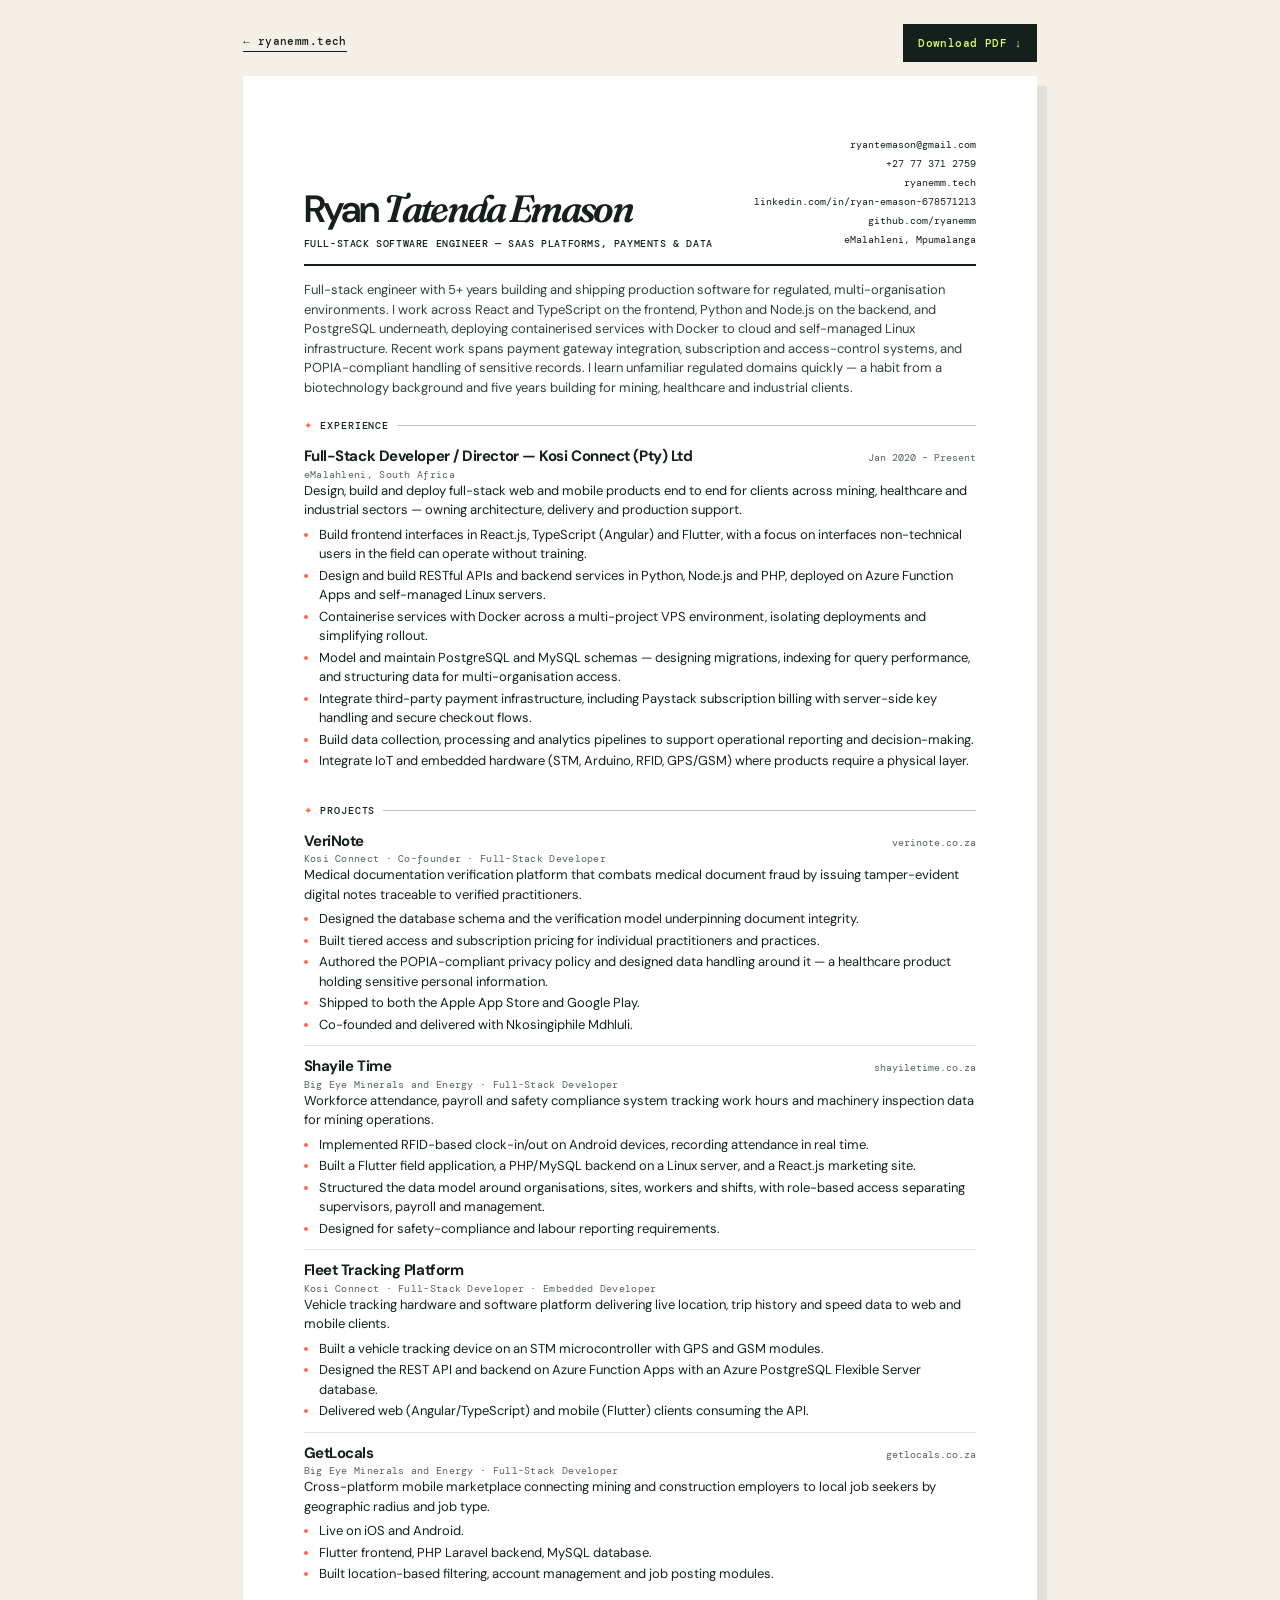
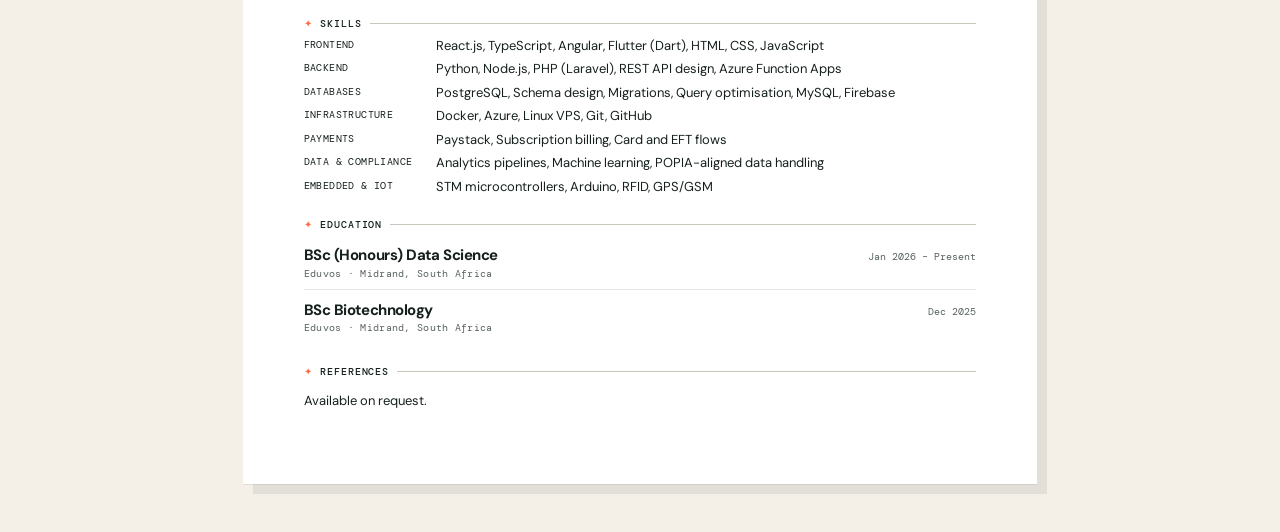
==== resume.html @ 112c0052 "redesign - notebook look" ====
<!doctype html>
<html lang="en">
<head>
  <meta charset="UTF-8" />
  <meta name="viewport" content="width=device-width, initial-scale=1.0" />
  <meta name="description" content="Résumé — Ryan Emason, full-stack software engineer." />
  <title>Ryan Emason — Résumé</title>
  <link rel="preconnect" href="https://fonts.googleapis.com">
  <link rel="preconnect" href="https://fonts.gstatic.com" crossorigin>
  <link href="https://fonts.googleapis.com/css2?family=DM+Mono:wght@400;500&family=DM+Sans:opsz,wght@9..40,400;9..40,500;9..40,600;9..40,700&family=Fraunces:opsz,wght@9..144,600;9..144,700&display=swap" rel="stylesheet">
  <style>
    :root{--ink:#15201d;--paper:#f4f0e8;--acid:#ddff71;--orange:#fd6a43;--muted:#58635d;--line:#c4c8bc;--mono:'DM Mono',monospace;--sans:'DM Sans',sans-serif;--serif:'Fraunces',serif}
    *{box-sizing:border-box}
    body{margin:0;background:var(--paper);color:var(--ink);font-family:var(--sans);font-size:13px;line-height:1.5}
    a{color:inherit}
    .toolbar{width:min(210mm,calc(100% - 32px));margin:24px auto 14px;display:flex;justify-content:space-between;align-items:center;gap:16px;font:500 11px var(--mono);letter-spacing:.04em}
    .toolbar a{text-decoration:none;border-bottom:1px solid var(--ink);padding-bottom:3px}
    .toolbar .btn{background:var(--ink);color:var(--acid);border:0;padding:12px 15px}
    .toolbar .btn:hover{background:var(--orange);color:var(--ink)}
    .sheet{width:min(210mm,calc(100% - 32px));margin:0 auto 48px;background:#fff;padding:16mm;box-shadow:0 1px 0 rgba(21,32,29,.08),10px 10px 0 rgba(21,32,29,.08)}

    .head{display:grid;grid-template-columns:1fr auto;gap:24px;align-items:end;border-bottom:2px solid var(--ink);padding-bottom:14px}
    h1{font-size:38px;line-height:.95;letter-spacing:-.06em;font-weight:600;margin:0}
    h1 em{font-family:var(--serif);letter-spacing:-.07em}
    .label{font:500 10px var(--mono);letter-spacing:.06em;text-transform:uppercase;margin:10px 0 0}
    .contact{list-style:none;margin:0;padding:0;text-align:right;font:10px/1.7 var(--mono)}
    .contact a{text-decoration:none}
    .summary{margin:14px 0 0;color:#34403b}

    h2{font:500 10px var(--mono);letter-spacing:.085em;text-transform:uppercase;margin:22px 0 4px;display:flex;gap:8px;align-items:center}
    h2:before{content:'✦';color:var(--orange)}
    h2:after{content:'';flex:1;height:1px;background:var(--line)}

    .item{padding:9px 0;break-inside:avoid}
    .item+.item{border-top:1px solid #e4e5df}
    .row{display:flex;justify-content:space-between;align-items:baseline;gap:16px}
    h3{font-size:15px;letter-spacing:-.03em;margin:0}
    h3 a{text-decoration:none}
    .meta{font:10px var(--mono);color:var(--muted);white-space:nowrap}
    .sub{font:10px var(--mono);letter-spacing:.03em;color:var(--muted);margin:2px 0 4px}
    .item p{margin:0}
    ul{margin:5px 0 0;padding-left:15px}
    li{margin-bottom:2px}
    li::marker{color:var(--orange)}

    .skills{display:grid;grid-template-columns:118px 1fr;gap:4px 14px;margin:6px 0 0}
    .skills dt{font:10px/1.7 var(--mono);text-transform:uppercase;letter-spacing:.04em}
    .skills dd{margin:0}
    .error{font:11px var(--mono);color:var(--orange)}

    @media(max-width:640px){
      .sheet{padding:22px 18px}
      .head{grid-template-columns:1fr}
      .contact{text-align:left}
      .row{display:block}
      .meta{display:block}
      .skills{grid-template-columns:1fr}
    }

    @page{size:A4;margin:14mm 15mm}
    @media print{
      body{background:#fff;font-size:10pt}
      .toolbar{display:none}
      .sheet{width:auto;margin:0;padding:0;box-shadow:none}
      h2{break-after:avoid}
    }
  </style>
</head>
<body>
  <div class="toolbar">
    <a href="./">← ryanemm.tech</a>
    <a class="btn" href="resume.pdf" download="Ryan-Emason-Resume.pdf">Download PDF ↓</a>
  </div>
  <main class="sheet" id="resume"><p class="error" hidden>Couldn’t load resume.json.</p></main>

  <script src="resume.js"></script>
  <script>
    (() => {
      const { esc, range, host, load } = window.Resume
      const sheet = document.getElementById('resume')
      const link = (text, url) => (url ? `<a href="${esc(url)}">${esc(text)}</a>` : esc(text))
      const bullets = (list = []) => (list.length ? `<ul>${list.map((h) => `<li>${esc(h)}</li>`).join('')}</ul>` : '')

      load()
        .then(({ basics: b = {}, work = [], projects = [], skills = [], education = [], references = [] }) => {
          const [first, ...rest] = (b.name || '').split(' ')
          const loc = b.location ? [b.location.city, b.location.region].filter(Boolean).join(', ') : ''
          const contact = [
            b.email && link(b.email, `mailto:${b.email}`),
            b.phone && link(b.phone, `tel:${b.phone.replace(/\s/g, '')}`),
            b.url && link(host(b.url), b.url),
            ...(b.profiles || []).map((p) => link(host(p.url), p.url)),
            loc && esc(loc),
          ].filter(Boolean)

          sheet.innerHTML = `
            <header class="head">
              <div><h1>${esc(first)} <em>${esc(rest.join(' '))}</em></h1><p class="label">${esc(b.label)}</p></div>
              <ul class="contact">${contact.map((c) => `<li>${c}</li>`).join('')}</ul>
            </header>
            <p class="summary">${esc(b.summary)}</p>

            <h2>Experience</h2>
            ${work.map((w) => `
              <section class="item">
                <div class="row"><h3>${esc(w.position)} — ${link(w.name, w.url)}</h3><span class="meta">${esc(range(w.startDate, w.endDate))}</span></div>
                ${w.location ? `<p class="sub">${esc(w.location)}</p>` : ''}
                <p>${esc(w.summary)}</p>
                ${bullets(w.highlights)}
              </section>`).join('')}

            <h2>Projects</h2>
            ${projects.map((p) => `
              <section class="item">
                <div class="row"><h3>${link(p.name, p.url)}</h3><span class="meta">${p.url ? esc(host(p.url)) : ''}</span></div>
                <p class="sub">${esc([p.entity, ...(p.roles || [])].filter(Boolean).join(' · '))}</p>
                <p>${esc(p.description)}</p>
                ${bullets(p.highlights)}
              </section>`).join('')}

            <h2>Skills</h2>
            <dl class="skills">${skills.map((s) => `<dt>${esc(s.name)}</dt><dd>${esc((s.keywords || []).join(', '))}</dd>`).join('')}</dl>

            <h2>Education</h2>
            ${education.map((e) => `
              <section class="item">
                <div class="row"><h3>${esc(e.studyType)} ${esc(e.area)}</h3><span class="meta">${esc(range(e.startDate, e.endDate))}</span></div>
                <p class="sub">${esc(e.institution)}${e.location ? ` · ${esc(e.location)}` : ''}</p>
              </section>`).join('')}

            ${references.length ? '<h2>References</h2><p>Available on request.</p>' : ''}`

          document.title = `${b.name} — Résumé`
        })
        .catch(() => {
          sheet.querySelector('.error').hidden = false
        })
    })()
  </script>
</body>
</html>
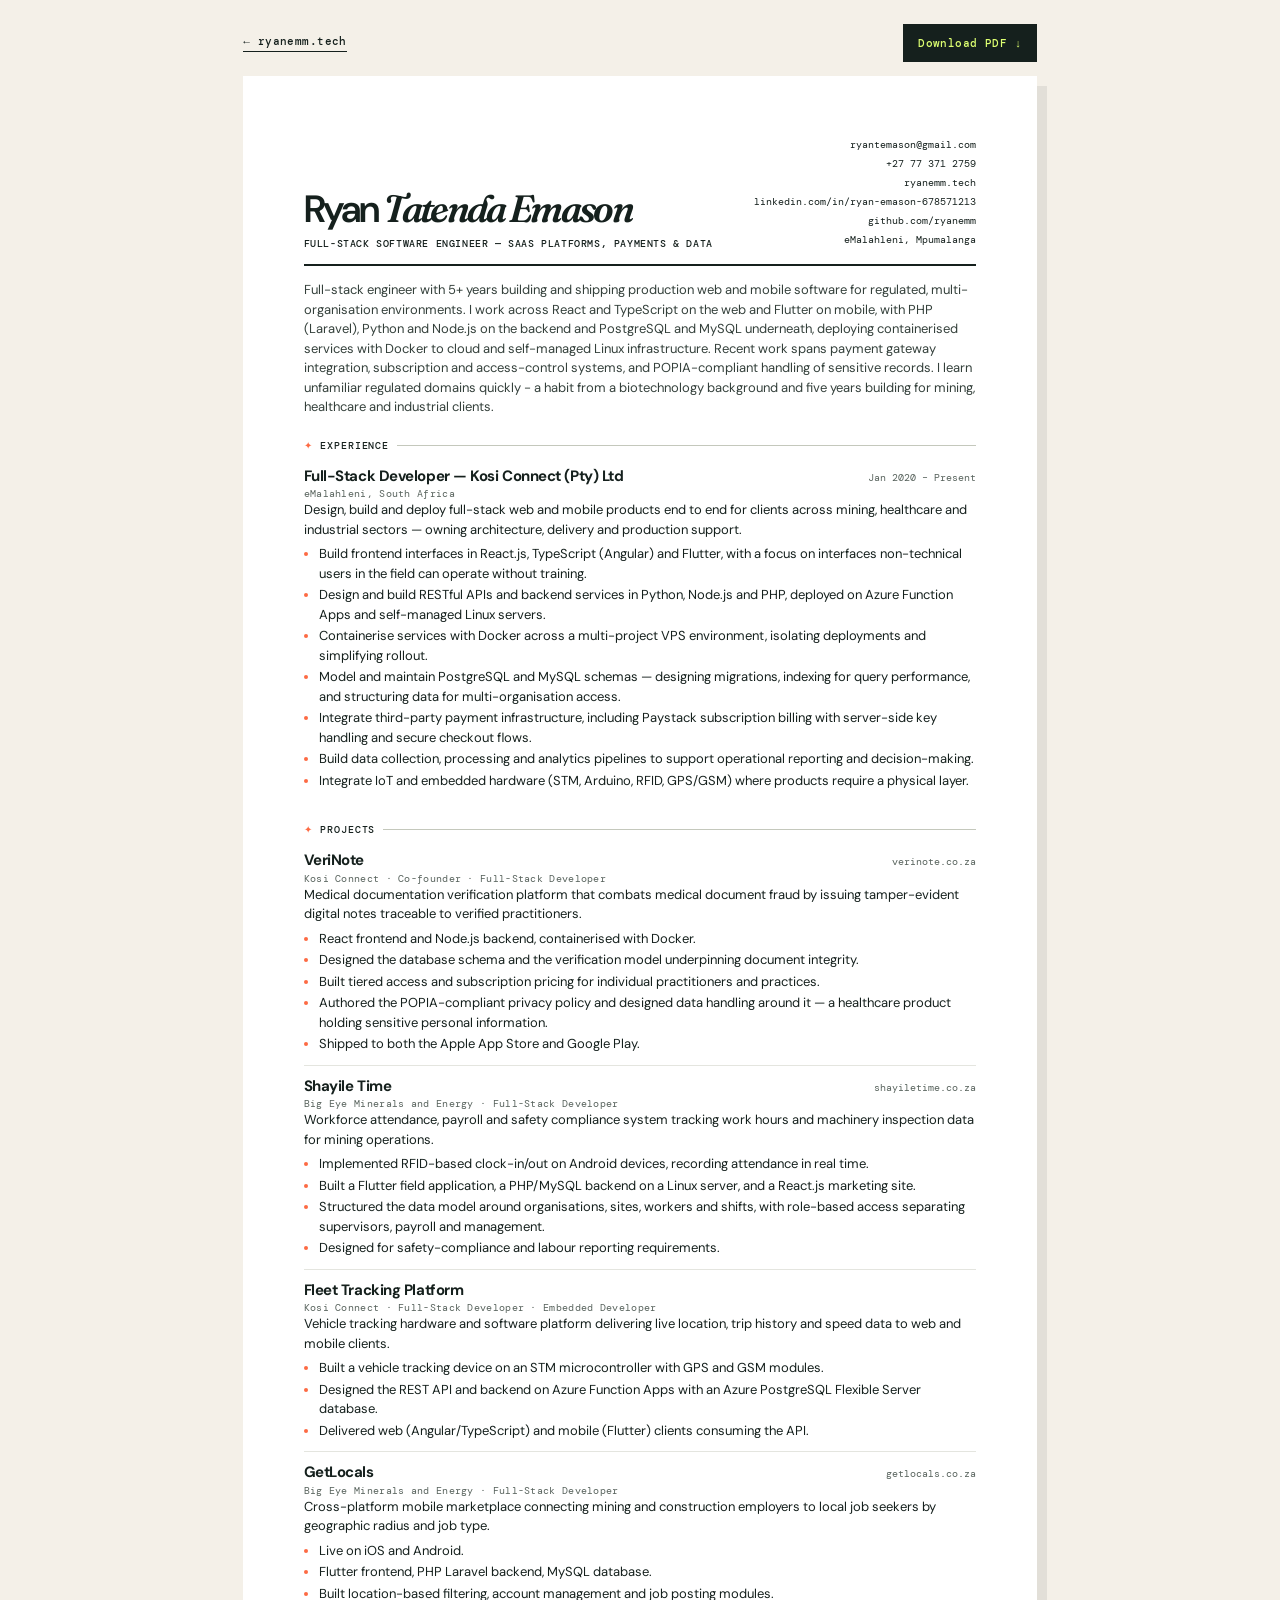
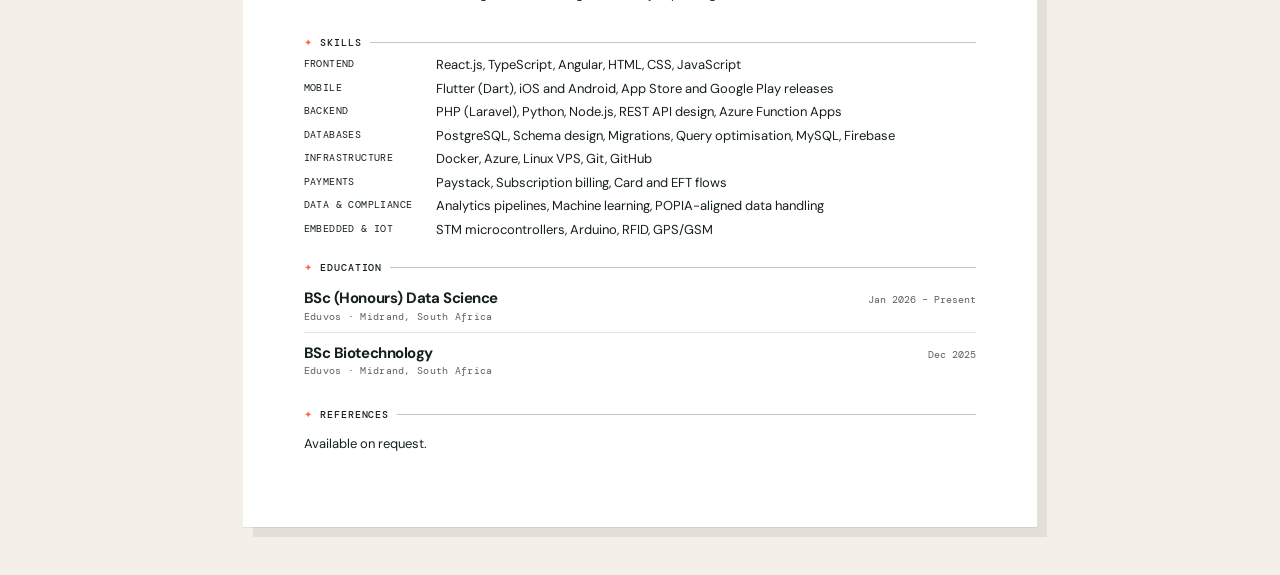
==== commit b6add3b4: "favicon" ====
--- a/resume.html
+++ b/resume.html
@@ -5,6 +5,9 @@
   <meta name="viewport" content="width=device-width, initial-scale=1.0" />
   <meta name="description" content="Résumé — Ryan Emason, full-stack software engineer." />
   <title>Ryan Emason — Résumé</title>
+  <link rel="icon" href="favicon.svg" type="image/svg+xml" />
+  <link rel="icon" href="favicon-32.png" sizes="32x32" type="image/png" />
+  <link rel="apple-touch-icon" href="apple-touch-icon.png" />
   <link rel="preconnect" href="https://fonts.googleapis.com">
   <link rel="preconnect" href="https://fonts.gstatic.com" crossorigin>
   <link href="https://fonts.googleapis.com/css2?family=DM+Mono:wght@400;500&family=DM+Sans:opsz,wght@9..40,400;9..40,500;9..40,600;9..40,700&family=Fraunces:opsz,wght@9..144,600;9..144,700&display=swap" rel="stylesheet">
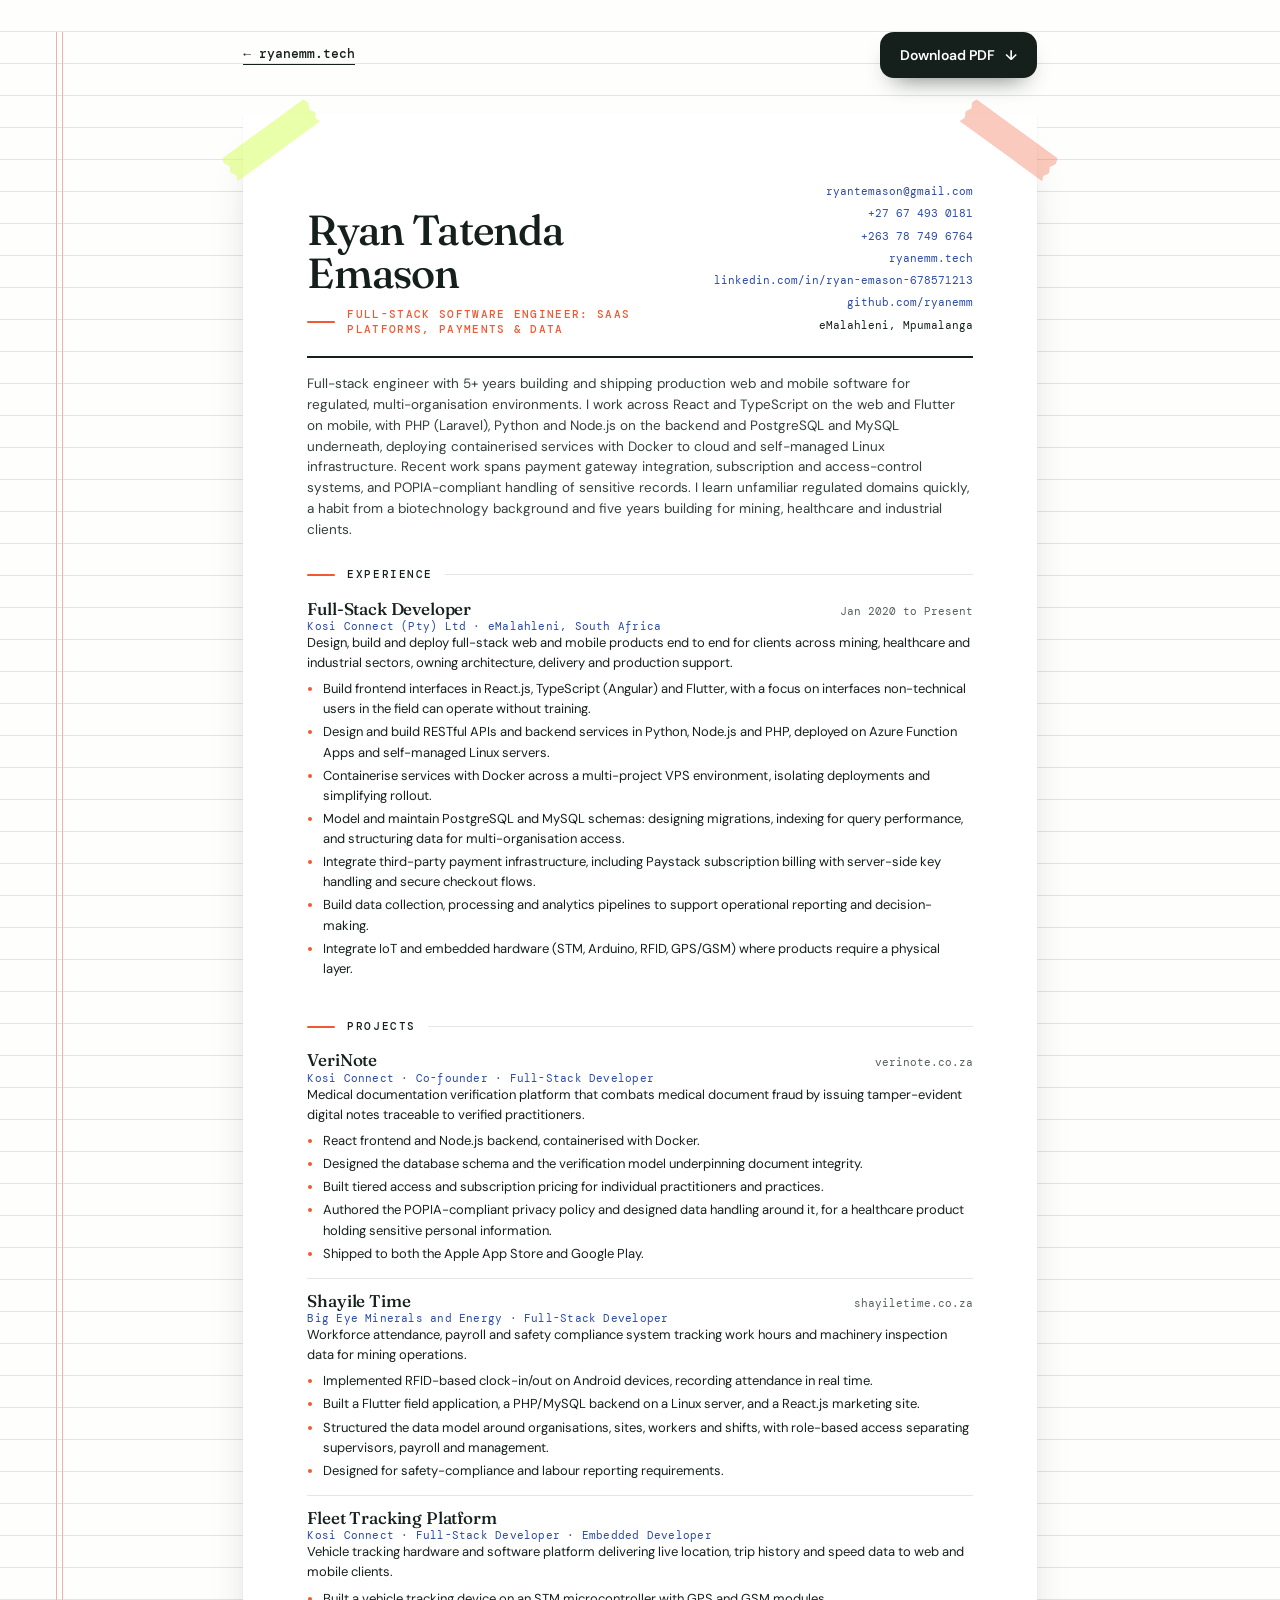
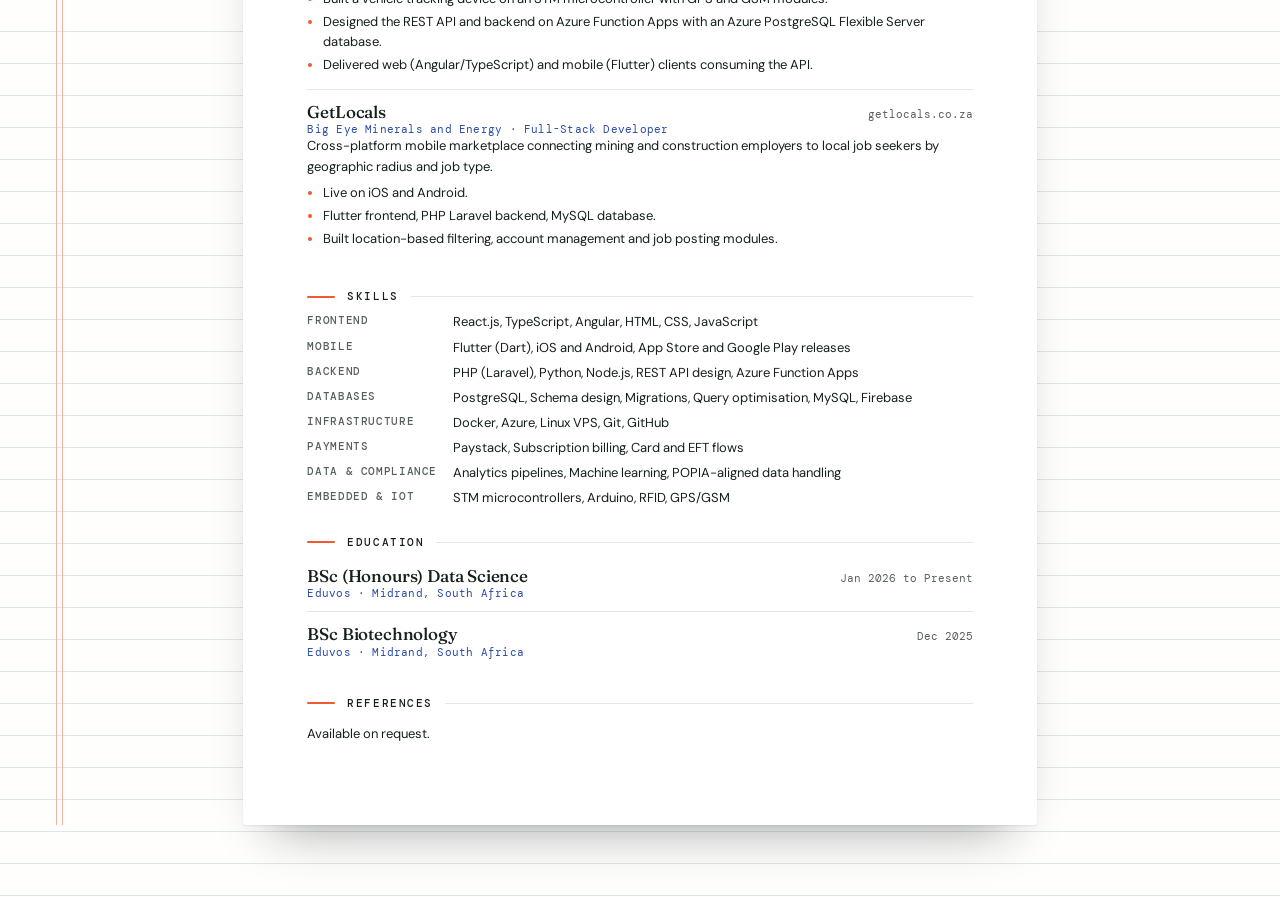
==== commit edf7c704: "resume edits" ====
--- a/resume.html
+++ b/resume.html
@@ -3,102 +3,141 @@
 <head>
   <meta charset="UTF-8" />
   <meta name="viewport" content="width=device-width, initial-scale=1.0" />
-  <meta name="description" content="Résumé — Ryan Emason, full-stack software engineer." />
-  <title>Ryan Emason — Résumé</title>
+  <meta name="description" content="Résumé of Ryan Emason, full-stack software engineer." />
+  <title>Ryan Emason: Résumé</title>
   <link rel="icon" href="favicon.svg" type="image/svg+xml" />
   <link rel="icon" href="favicon-32.png" sizes="32x32" type="image/png" />
   <link rel="apple-touch-icon" href="apple-touch-icon.png" />
   <link rel="preconnect" href="https://fonts.googleapis.com">
   <link rel="preconnect" href="https://fonts.gstatic.com" crossorigin>
-  <link href="https://fonts.googleapis.com/css2?family=DM+Mono:wght@400;500&family=DM+Sans:opsz,wght@9..40,400;9..40,500;9..40,600;9..40,700&family=Fraunces:opsz,wght@9..144,600;9..144,700&display=swap" rel="stylesheet">
+  <link href="https://fonts.googleapis.com/css2?family=DM+Mono:wght@400;500&family=DM+Sans:opsz,wght@9..40,400;9..40,500;9..40,600;9..40,700&family=Fraunces:opsz,wght@9..144,400..700&display=swap" rel="stylesheet">
   <style>
-    :root{--ink:#15201d;--paper:#f4f0e8;--acid:#ddff71;--orange:#fd6a43;--muted:#58635d;--line:#c4c8bc;--mono:'DM Mono',monospace;--sans:'DM Sans',sans-serif;--serif:'Fraunces',serif}
+    /* same notebook palette as styles.css: white ruled paper, ink, pen blue, orange */
+    :root{
+      --paper:#fefefc;--rule:#dce6f0;--margin:#f1b0a8;--ink:#15201d;--muted:#56615c;--line:#e4e7e2;
+      --pen:#2a4aa8;--orange:#ef5a35;--acid:#ddff71;
+      --sans:'DM Sans',system-ui,sans-serif;--mono:'DM Mono',ui-monospace,monospace;--serif:'Fraunces',Georgia,serif;
+      --shadow:0 1px 2px rgba(21,32,29,.08),0 30px 50px -30px rgba(21,32,29,.45);
+    }
     *{box-sizing:border-box}
-    body{margin:0;background:var(--paper);color:var(--ink);font-family:var(--sans);font-size:13px;line-height:1.5}
+    body{
+      margin:0;position:relative;min-height:100vh;color:var(--ink);font:400 13px/1.55 var(--sans);-webkit-font-smoothing:antialiased;
+      background-color:var(--paper);
+      background-image:linear-gradient(to bottom,transparent 31px,var(--rule) 31px);background-size:100% 32px;
+    }
+    /* red double margin line, as on the homepage */
+    body::before{content:"";position:absolute;top:0;bottom:0;left:56px;width:5px;border-left:1px solid var(--margin);border-right:1px solid var(--margin);pointer-events:none}
     a{color:inherit}
-    .toolbar{width:min(210mm,calc(100% - 32px));margin:24px auto 14px;display:flex;justify-content:space-between;align-items:center;gap:16px;font:500 11px var(--mono);letter-spacing:.04em}
-    .toolbar a{text-decoration:none;border-bottom:1px solid var(--ink);padding-bottom:3px}
-    .toolbar .btn{background:var(--ink);color:var(--acid);border:0;padding:12px 15px}
-    .toolbar .btn:hover{background:var(--orange);color:var(--ink)}
-    .sheet{width:min(210mm,calc(100% - 32px));margin:0 auto 48px;background:#fff;padding:16mm;box-shadow:0 1px 0 rgba(21,32,29,.08),10px 10px 0 rgba(21,32,29,.08)}
 
-    .head{display:grid;grid-template-columns:1fr auto;gap:24px;align-items:end;border-bottom:2px solid var(--ink);padding-bottom:14px}
-    h1{font-size:38px;line-height:.95;letter-spacing:-.06em;font-weight:600;margin:0}
-    h1 em{font-family:var(--serif);letter-spacing:-.07em}
-    .label{font:500 10px var(--mono);letter-spacing:.06em;text-transform:uppercase;margin:10px 0 0}
-    .contact{list-style:none;margin:0;padding:0;text-align:right;font:10px/1.7 var(--mono)}
-    .contact a{text-decoration:none}
-    .summary{margin:14px 0 0;color:#34403b}
+    .toolbar{width:min(210mm,calc(100% - 96px));margin:32px auto 36px;display:flex;justify-content:space-between;align-items:center;gap:16px}
+    .back{font:500 13px var(--mono);text-decoration:none;border-bottom:1px solid currentColor;padding-bottom:2px}
+    .back:hover{color:var(--orange)}
+    .btn{display:inline-flex;align-items:center;gap:10px;min-height:46px;padding:0 20px;border-radius:14px;background:var(--ink);color:#fff;font:600 14px var(--sans);text-decoration:none;box-shadow:0 12px 24px -14px rgba(21,32,29,.8);transition:background .25s ease,transform .3s ease}
+    .btn:hover{background:var(--orange);transform:translateY(-2px)}
 
-    h2{font:500 10px var(--mono);letter-spacing:.085em;text-transform:uppercase;margin:22px 0 4px;display:flex;gap:8px;align-items:center}
-    h2:before{content:'✦';color:var(--orange)}
-    h2:after{content:'';flex:1;height:1px;background:var(--line)}
+    /* the résumé is a sheet taped into the notebook */
+    .sheet{position:relative;width:min(210mm,calc(100% - 96px));margin:0 auto 72px;background:#fff;border-radius:3px;padding:18mm 17mm;box-shadow:var(--shadow)}
+    .tape{position:absolute;z-index:2;top:12px;width:104px;height:28px;background:rgba(221,255,113,.6);box-shadow:0 1px 2px rgba(21,32,29,.08);clip-path:polygon(2% 0,98% 0,100% 22%,97% 42%,100% 62%,97% 82%,99% 100%,1% 100%,3% 78%,0 58%,3% 38%,0 18%)}
+    .tape--tl{left:-24px;rotate:-36deg}
+    .tape--tr{right:-24px;rotate:36deg;background:rgba(239,90,53,.32)}
 
-    .item{padding:9px 0;break-inside:avoid}
-    .item+.item{border-top:1px solid #e4e5df}
+    .head{display:grid;grid-template-columns:1fr auto;gap:28px;align-items:end;padding-bottom:18px;border-bottom:2px solid var(--ink)}
+    h1{font:500 42px/1.02 var(--serif);letter-spacing:-.02em;margin:0}
+    .role{display:flex;align-items:center;gap:12px;margin:12px 0 0;font:500 11px/1.4 var(--mono);letter-spacing:.12em;text-transform:uppercase;color:var(--orange)}
+    .role::before{content:"";flex:none;width:28px;height:2px;border-radius:2px;background:var(--orange)}
+    .contact{list-style:none;margin:0;padding:0;text-align:right;font:11px/1.75 var(--mono)}
+    .contact a{color:var(--pen);text-decoration:none}
+    .contact a:hover{text-decoration:underline}
+    .summary{margin:16px 0 0;font-size:13.5px;color:#34403b}
+
+    h2{display:flex;align-items:center;gap:12px;margin:26px 0 4px;font:500 11px/1.4 var(--mono);letter-spacing:.14em;text-transform:uppercase}
+    h2::before{content:"";flex:none;width:28px;height:2px;border-radius:2px;background:var(--orange)}
+    h2::after{content:"";flex:1;height:1px;background:var(--line)}
+
+    .item{padding:11px 0;break-inside:avoid}
+    .item+.item{border-top:1px solid var(--line)}
     .row{display:flex;justify-content:space-between;align-items:baseline;gap:16px}
-    h3{font-size:15px;letter-spacing:-.03em;margin:0}
+    h3{font:500 17px/1.25 var(--serif);letter-spacing:-.01em;margin:0}
     h3 a{text-decoration:none}
-    .meta{font:10px var(--mono);color:var(--muted);white-space:nowrap}
-    .sub{font:10px var(--mono);letter-spacing:.03em;color:var(--muted);margin:2px 0 4px}
+    h3 a:hover{color:var(--pen)}
+    .meta{font:11px var(--mono);color:var(--muted);white-space:nowrap}
+    .sub{font:11px var(--mono);letter-spacing:.02em;color:var(--pen);margin:3px 0 5px}
+    .sub a{text-decoration:none}
     .item p{margin:0}
-    ul{margin:5px 0 0;padding-left:15px}
-    li{margin-bottom:2px}
+    ul{margin:6px 0 0;padding-left:16px}
+    li{margin-bottom:3px}
     li::marker{color:var(--orange)}
 
-    .skills{display:grid;grid-template-columns:118px 1fr;gap:4px 14px;margin:6px 0 0}
-    .skills dt{font:10px/1.7 var(--mono);text-transform:uppercase;letter-spacing:.04em}
+    .skills{display:grid;grid-template-columns:130px 1fr;gap:5px 16px;margin:8px 0 0}
+    .skills dt{font:500 10.5px/1.75 var(--mono);text-transform:uppercase;letter-spacing:.06em;color:var(--muted)}
     .skills dd{margin:0}
-    .error{font:11px var(--mono);color:var(--orange)}
+    .error{font:12px var(--mono);color:var(--orange)}
 
-    @media(max-width:640px){
-      .sheet{padding:22px 18px}
-      .head{grid-template-columns:1fr}
+    @media screen and (max-width:760px){
+      body::before{left:22px}
+      .toolbar,.sheet{width:calc(100% - 62px);margin-left:44px;margin-right:18px}
+      .sheet{padding:30px 20px}
+      .tape{width:84px;height:24px}
+      .tape--tl{left:-14px}
+      .tape--tr{right:-14px}
+      .head{grid-template-columns:1fr;gap:14px}
+      h1{font-size:34px}
       .contact{text-align:left}
       .row{display:block}
-      .meta{display:block}
-      .skills{grid-template-columns:1fr}
+      .meta{display:block;margin-top:2px}
+      .skills{grid-template-columns:1fr;gap:0}
+      .skills dd{margin-bottom:8px}
     }
 
+    /* print / PDF: plain white page, same type and colours */
     @page{size:A4;margin:14mm 15mm}
     @media print{
-      body{background:#fff;font-size:10pt}
-      .toolbar{display:none}
-      .sheet{width:auto;margin:0;padding:0;box-shadow:none}
-      h2{break-after:avoid}
+      body{background:#fff;font-size:9.6pt}
+      body::before,.toolbar,.tape{display:none}
+      .sheet{width:auto;margin:0;padding:0;box-shadow:none;border-radius:0}
+      h1{font-size:28pt}
+      h3{font-size:12.5pt}
+      .summary{font-size:9.8pt}
+      h2{break-after:avoid;margin-top:18px}
+      .item{padding:8px 0}
     }
   </style>
 </head>
 <body>
   <div class="toolbar">
-    <a href="./">← ryanemm.tech</a>
-    <a class="btn" href="resume.pdf" download="Ryan-Emason-Resume.pdf">Download PDF ↓</a>
+    <a class="back" href="./">← ryanemm.tech</a>
+    <a class="btn" href="resume.pdf?v=2" download="Ryan-Emason-Resume.pdf">Download PDF <span aria-hidden="true">↓</span></a>
   </div>
-  <main class="sheet" id="resume"><p class="error" hidden>Couldn’t load resume.json.</p></main>
+  <main class="sheet" id="resume">
+    <span class="tape tape--tl" aria-hidden="true"></span>
+    <span class="tape tape--tr" aria-hidden="true"></span>
+    <div id="resume-body"><p class="error" hidden>Couldn’t load resume.json.</p></div>
+  </main>
 
-  <script src="resume.js"></script>
+  <script src="resume.js?v=4"></script>
   <script>
     (() => {
       const { esc, range, host, load } = window.Resume
-      const sheet = document.getElementById('resume')
+      const body = document.getElementById('resume-body')
       const link = (text, url) => (url ? `<a href="${esc(url)}">${esc(text)}</a>` : esc(text))
+      const tel = (n) => link(n, `tel:${n.replace(/\s/g, '')}`)
       const bullets = (list = []) => (list.length ? `<ul>${list.map((h) => `<li>${esc(h)}</li>`).join('')}</ul>` : '')
 
       load()
         .then(({ basics: b = {}, work = [], projects = [], skills = [], education = [], references = [] }) => {
-          const [first, ...rest] = (b.name || '').split(' ')
           const loc = b.location ? [b.location.city, b.location.region].filter(Boolean).join(', ') : ''
           const contact = [
             b.email && link(b.email, `mailto:${b.email}`),
-            b.phone && link(b.phone, `tel:${b.phone.replace(/\s/g, '')}`),
+            b.phone && tel(b.phone),
+            ...(b.otherPhones || []).map(tel),
             b.url && link(host(b.url), b.url),
             ...(b.profiles || []).map((p) => link(host(p.url), p.url)),
             loc && esc(loc),
           ].filter(Boolean)
 
-          sheet.innerHTML = `
+          body.innerHTML = `
             <header class="head">
-              <div><h1>${esc(first)} <em>${esc(rest.join(' '))}</em></h1><p class="label">${esc(b.label)}</p></div>
+              <div><h1>${esc(b.name)}</h1><p class="role">${esc(b.label)}</p></div>
               <ul class="contact">${contact.map((c) => `<li>${c}</li>`).join('')}</ul>
             </header>
             <p class="summary">${esc(b.summary)}</p>
@@ -106,8 +145,8 @@
             <h2>Experience</h2>
             ${work.map((w) => `
               <section class="item">
-                <div class="row"><h3>${esc(w.position)} — ${link(w.name, w.url)}</h3><span class="meta">${esc(range(w.startDate, w.endDate))}</span></div>
-                ${w.location ? `<p class="sub">${esc(w.location)}</p>` : ''}
+                <div class="row"><h3>${esc(w.position)}</h3><span class="meta">${esc(range(w.startDate, w.endDate))}</span></div>
+                <p class="sub">${[link(w.name, w.url), w.location && esc(w.location)].filter(Boolean).join(' · ')}</p>
                 <p>${esc(w.summary)}</p>
                 ${bullets(w.highlights)}
               </section>`).join('')}
@@ -132,11 +171,9 @@
               </section>`).join('')}
 
             ${references.length ? '<h2>References</h2><p>Available on request.</p>' : ''}`
-
-          document.title = `${b.name} — Résumé`
         })
         .catch(() => {
-          sheet.querySelector('.error').hidden = false
+          body.querySelector('.error').hidden = false
         })
     })()
   </script>
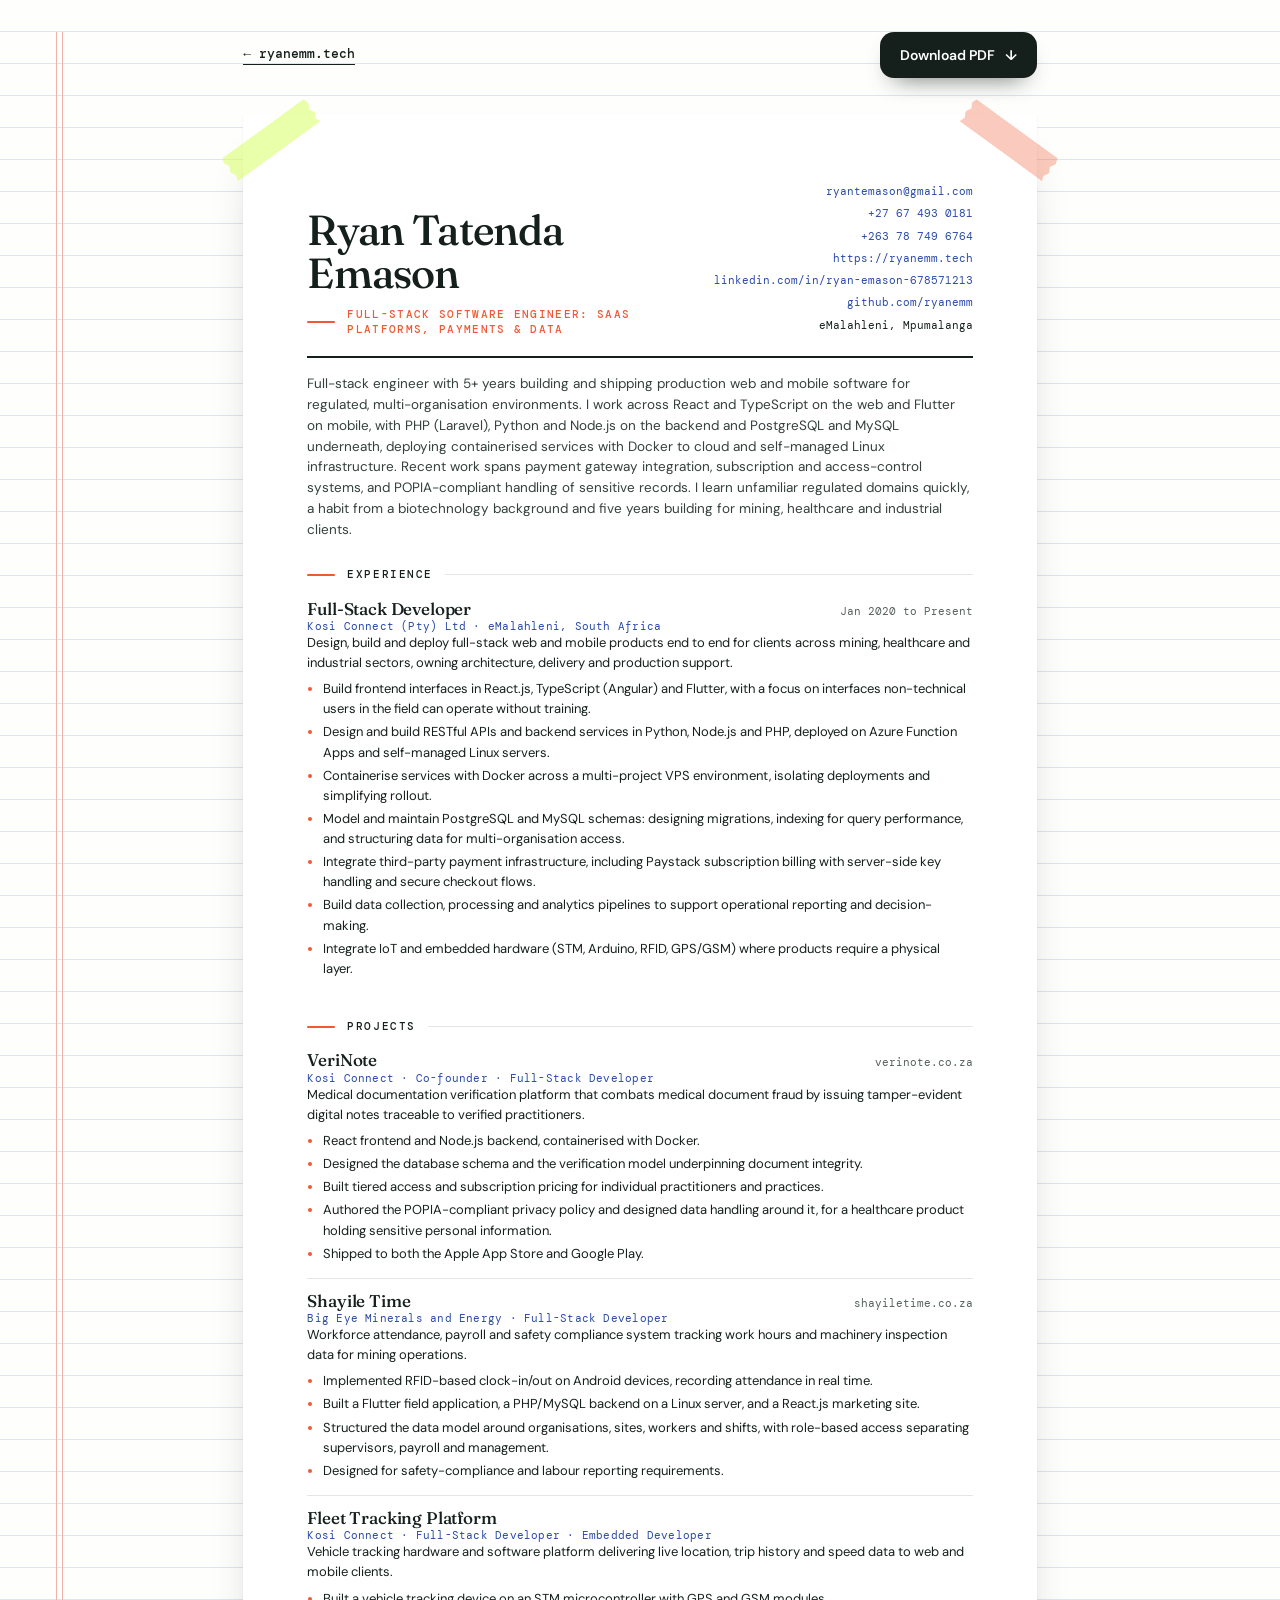
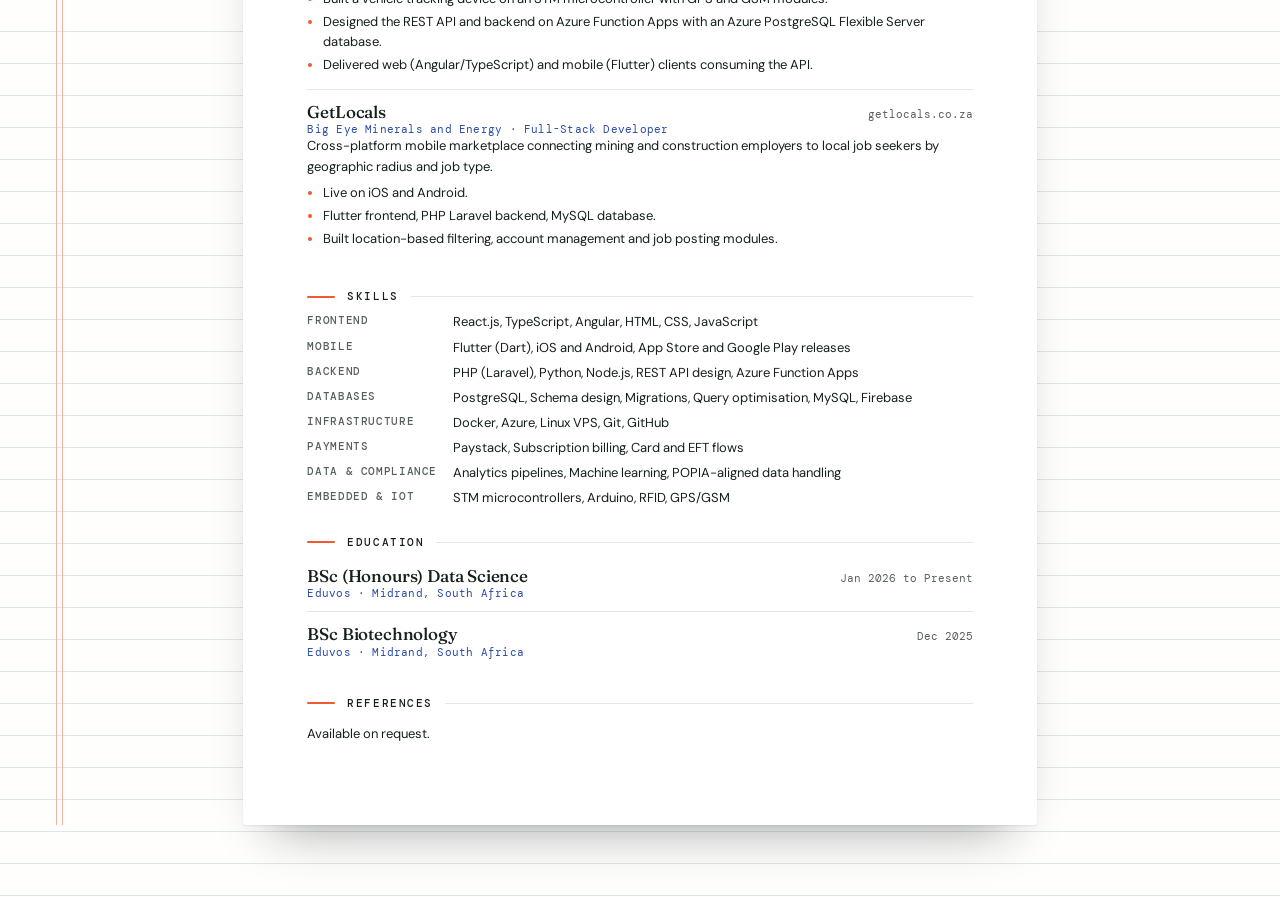
==== commit 91fb49f7: "goatcounter script" ====
--- a/resume.html
+++ b/resume.html
@@ -106,7 +106,7 @@
 <body>
   <div class="toolbar">
     <a class="back" href="./">← ryanemm.tech</a>
-    <a class="btn" href="resume.pdf?v=2" download="Ryan-Emason-Resume.pdf">Download PDF <span aria-hidden="true">↓</span></a>
+    <a data-goatcounter-click="resume-download" class="btn" href="resume.pdf?v=3" download="Ryan-Emason-Resume.pdf">Download PDF <span aria-hidden="true">↓</span></a>
   </div>
   <main class="sheet" id="resume">
     <span class="tape tape--tl" aria-hidden="true"></span>
@@ -130,7 +130,7 @@
             b.email && link(b.email, `mailto:${b.email}`),
             b.phone && tel(b.phone),
             ...(b.otherPhones || []).map(tel),
-            b.url && link(host(b.url), b.url),
+            b.url && link(b.url.replace(/\/$/, ''), b.url),
             ...(b.profiles || []).map((p) => link(host(p.url), p.url)),
             loc && esc(loc),
           ].filter(Boolean)
@@ -177,5 +177,7 @@
         })
     })()
   </script>
+  <!-- visitor stats: https://ryanemm.goatcounter.com (not counted on localhost) -->
+  <script data-goatcounter="https://ryanemm.goatcounter.com/count" async src="https://gc.zgo.at/count.js"></script>
 </body>
 </html>
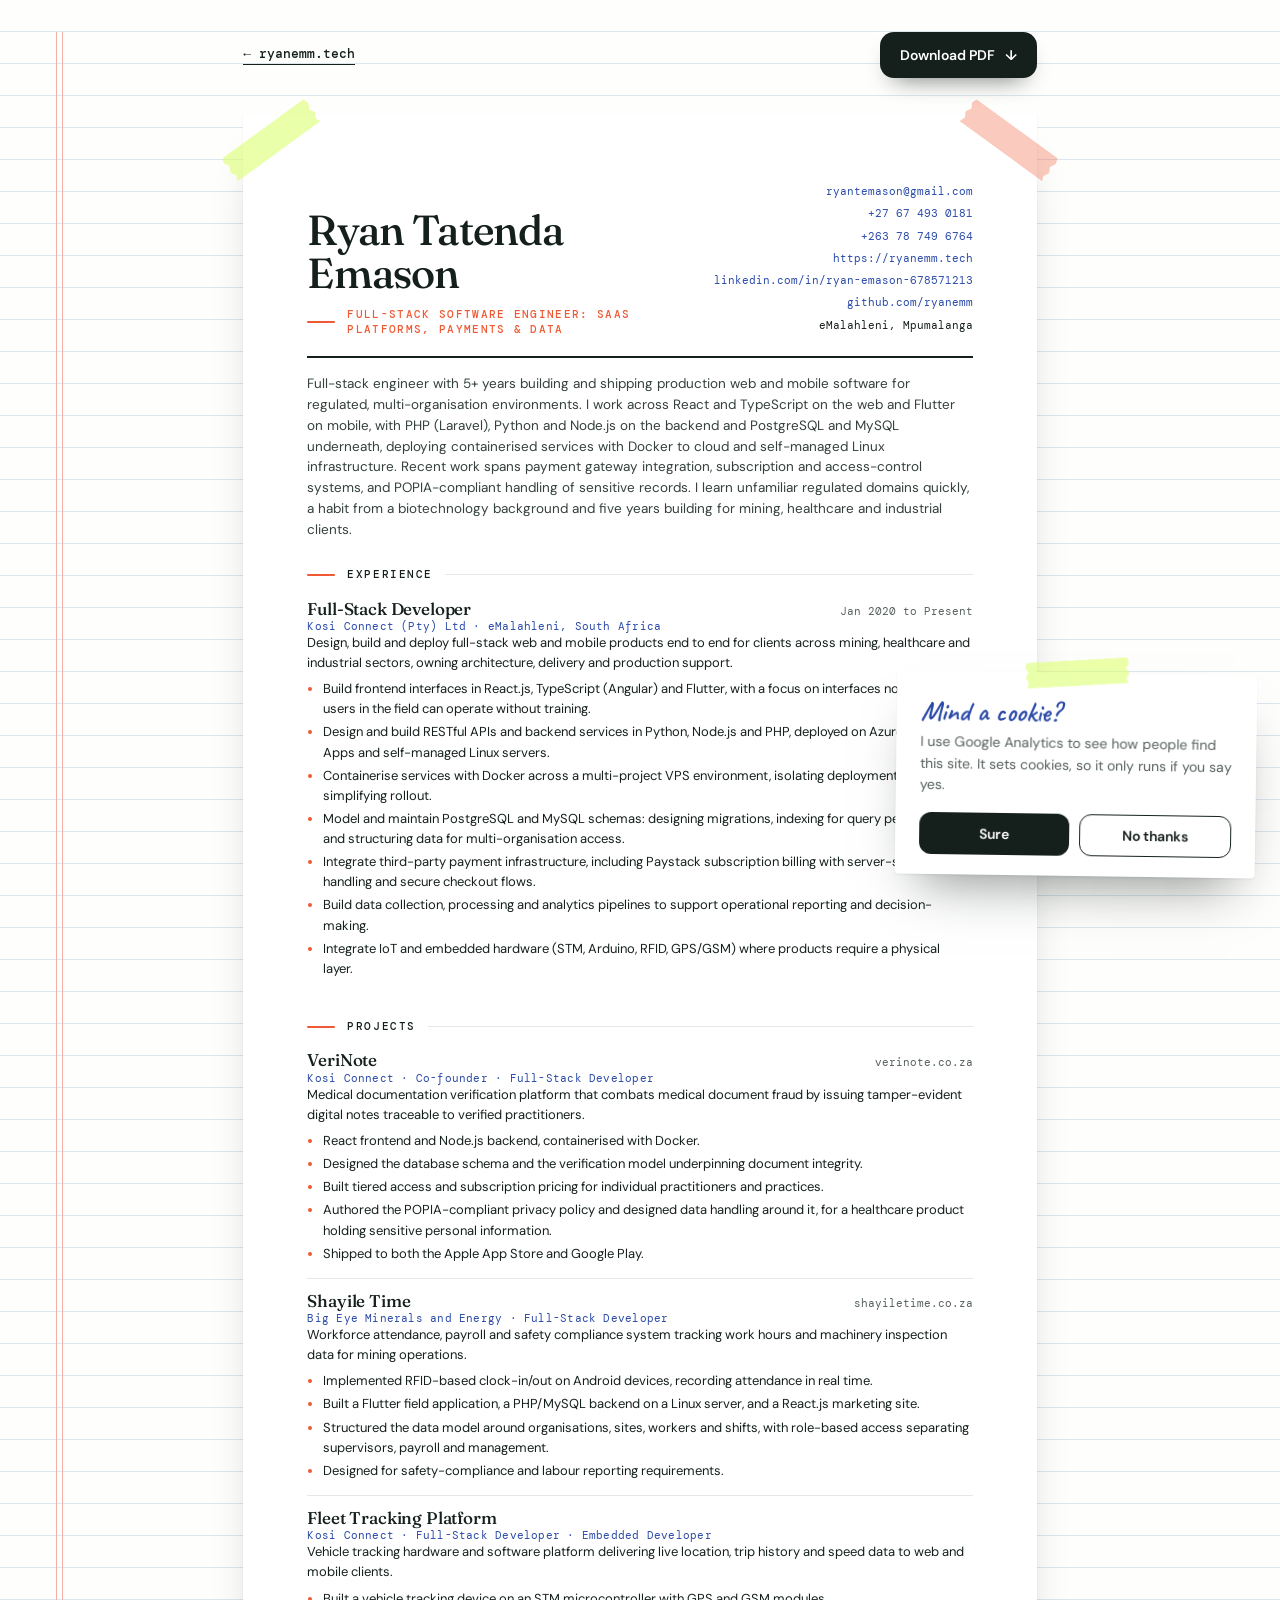
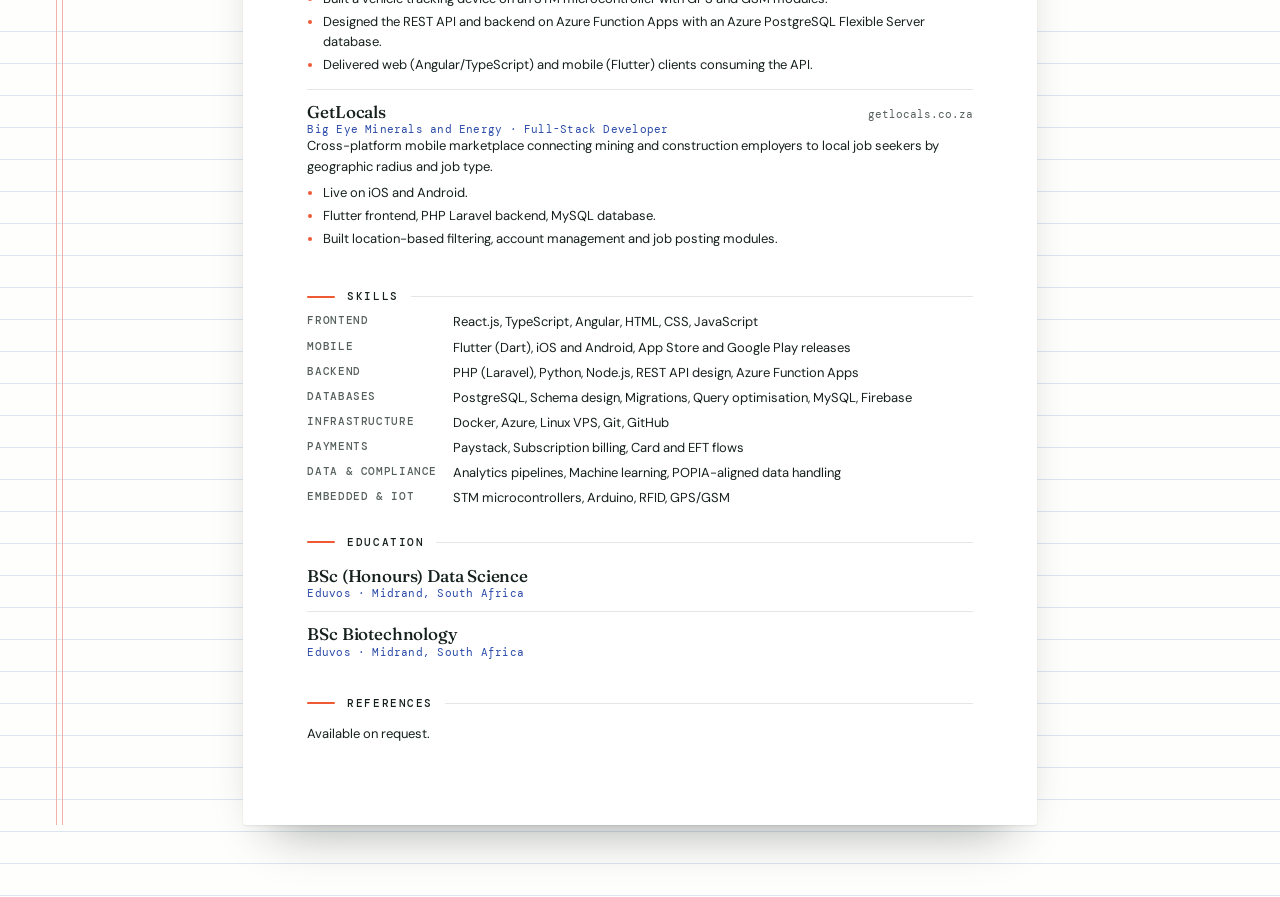
==== commit 75564557: "google analytics" ====
--- a/resume.html
+++ b/resume.html
@@ -10,7 +10,7 @@
   <link rel="apple-touch-icon" href="apple-touch-icon.png" />
   <link rel="preconnect" href="https://fonts.googleapis.com">
   <link rel="preconnect" href="https://fonts.gstatic.com" crossorigin>
-  <link href="https://fonts.googleapis.com/css2?family=DM+Mono:wght@400;500&family=DM+Sans:opsz,wght@9..40,400;9..40,500;9..40,600;9..40,700&family=Fraunces:opsz,wght@9..144,400..700&display=swap" rel="stylesheet">
+  <link href="https://fonts.googleapis.com/css2?family=Caveat:wght@600&family=DM+Mono:wght@400;500&family=DM+Sans:opsz,wght@9..40,400;9..40,500;9..40,600;9..40,700&family=Fraunces:opsz,wght@9..144,400..700&display=swap" rel="stylesheet">
   <style>
     /* same notebook palette as styles.css: white ruled paper, ink, pen blue, orange */
     :root{
@@ -102,11 +102,13 @@
       .item{padding:8px 0}
     }
   </style>
+  <!-- cookie consent; loads Google Analytics only after a yes -->
+  <script src="consent.js?v=1" defer></script>
 </head>
 <body>
   <div class="toolbar">
     <a class="back" href="./">← ryanemm.tech</a>
-    <a data-goatcounter-click="resume-download" class="btn" href="resume.pdf?v=3" download="Ryan-Emason-Resume.pdf">Download PDF <span aria-hidden="true">↓</span></a>
+    <a data-goatcounter-click="resume-download" class="btn" href="resume.pdf?v=4" download="Ryan-Emason-Resume.pdf">Download PDF <span aria-hidden="true">↓</span></a>
   </div>
   <main class="sheet" id="resume">
     <span class="tape tape--tl" aria-hidden="true"></span>
@@ -121,6 +123,12 @@
       const body = document.getElementById('resume-body')
       const link = (text, url) => (url ? `<a href="${esc(url)}">${esc(text)}</a>` : esc(text))
       const tel = (n) => link(n, `tel:${n.replace(/\s/g, '')}`)
+      // education shows no dates, only "Completing <Month Year>" while a degree is still in progress
+      const completing = (end) => {
+        if (!end || new Date(`${end}-28`) < new Date()) return ''
+        const [y, m] = end.split('-')
+        return `Completing ${new Date(y, m - 1).toLocaleString('en', { month: 'long' })} ${y}`
+      }
       const bullets = (list = []) => (list.length ? `<ul>${list.map((h) => `<li>${esc(h)}</li>`).join('')}</ul>` : '')
 
       load()
@@ -166,7 +174,7 @@
             <h2>Education</h2>
             ${education.map((e) => `
               <section class="item">
-                <div class="row"><h3>${esc(e.studyType)} ${esc(e.area)}</h3><span class="meta">${esc(range(e.startDate, e.endDate))}</span></div>
+                <div class="row"><h3>${esc(e.studyType)} ${esc(e.area)}</h3><span class="meta">${esc(completing(e.endDate))}</span></div>
                 <p class="sub">${esc(e.institution)}${e.location ? ` · ${esc(e.location)}` : ''}</p>
               </section>`).join('')}
 
